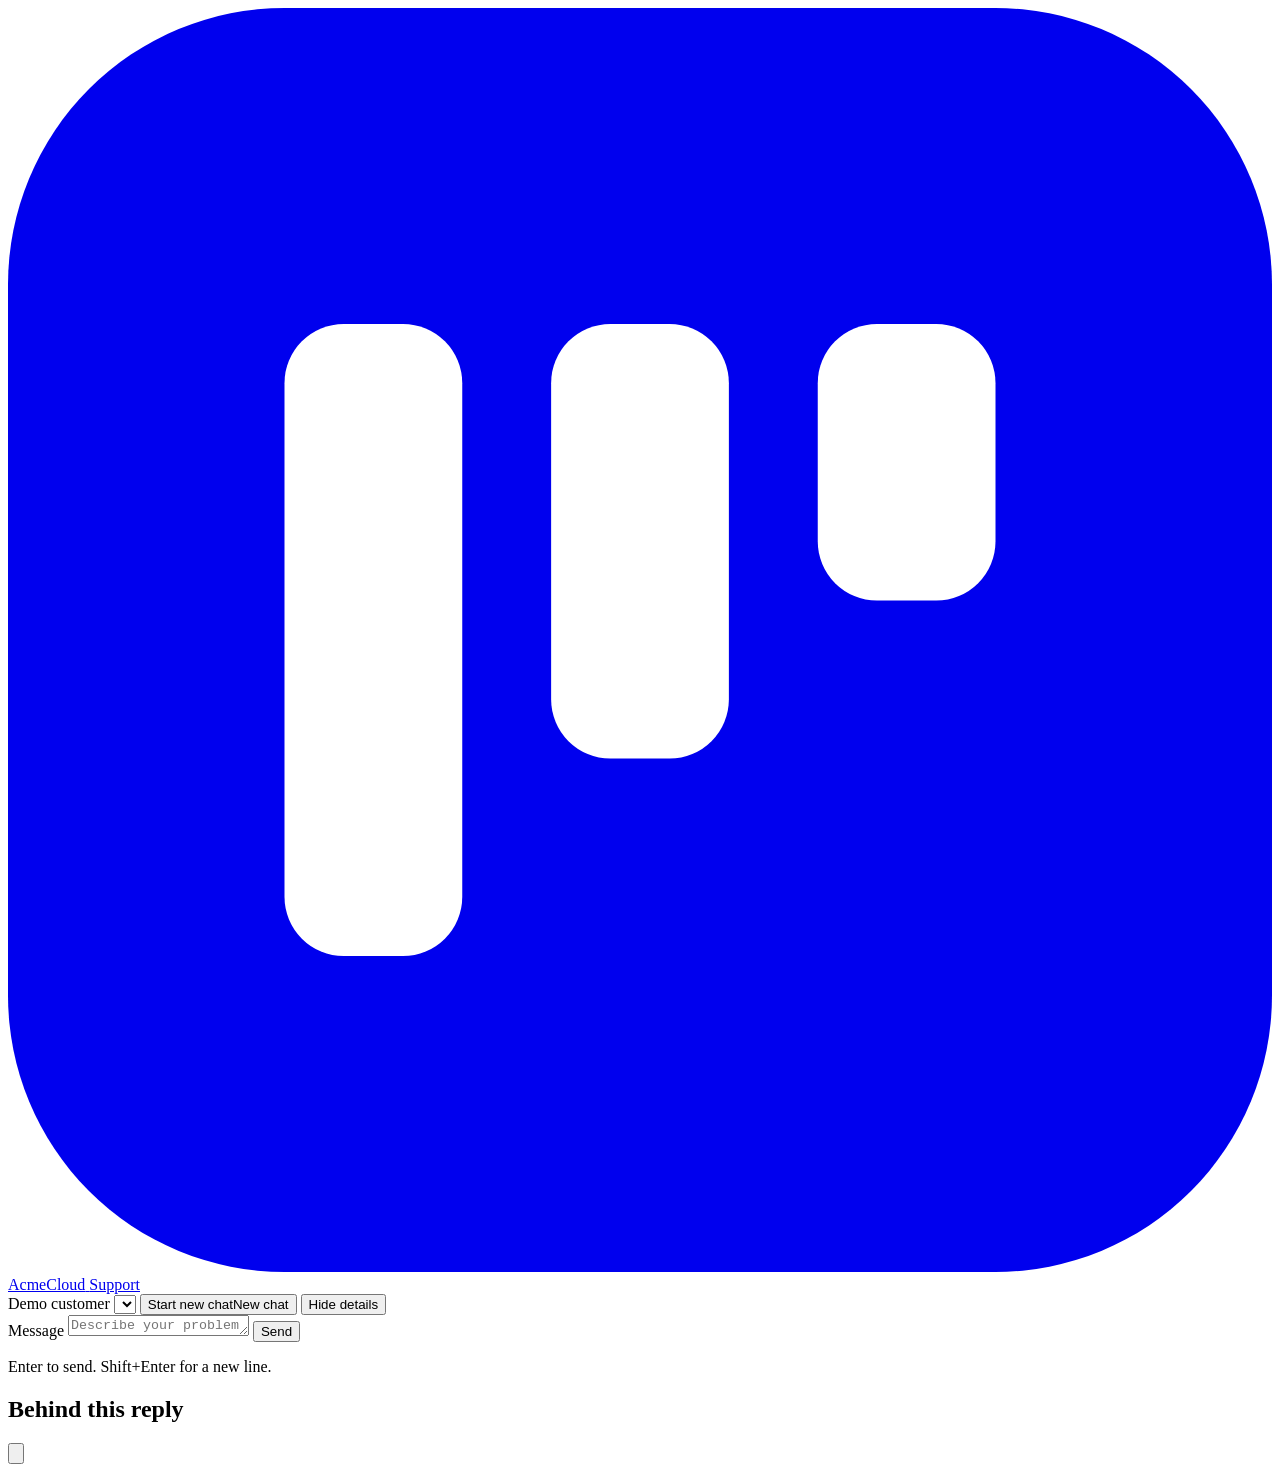
==== app/static/index.html @ cc55fc9c "Chat page; fix live failures: clean model text, cap tool rounds, block duplicate calls" ====
<!doctype html>
<html lang="en">
<head>
  <meta charset="utf-8">
  <meta name="viewport" content="width=device-width, initial-scale=1">
  <title>AcmeCloud Support</title>
  <link rel="icon" href="data:image/svg+xml,%3Csvg xmlns='http://www.w3.org/2000/svg' viewBox='0 0 32 32'%3E%3Crect width='32' height='32' rx='7' fill='%232346D8'/%3E%3Crect x='7' y='8' width='4.5' height='16' rx='1.5' fill='white'/%3E%3Crect x='13.75' y='8' width='4.5' height='11' rx='1.5' fill='white'/%3E%3Crect x='20.5' y='8' width='4.5' height='7' rx='1.5' fill='white'/%3E%3C/svg%3E">
  <link rel="stylesheet" href="/static/styles.css?v=1.4.2">
</head>
<body class="panel-open">
  <header class="topbar">
    <a class="brand" href="/" aria-label="AcmeCloud Support home">
      <svg class="brand-mark" viewBox="0 0 32 32" aria-hidden="true">
        <rect width="32" height="32" rx="7" fill="currentColor"/>
        <rect x="7" y="8" width="4.5" height="16" rx="1.5" fill="#fff"/>
        <rect x="13.75" y="8" width="4.5" height="11" rx="1.5" fill="#fff"/>
        <rect x="20.5" y="8" width="4.5" height="7" rx="1.5" fill="#fff"/>
      </svg>
      <span class="brand-name">AcmeCloud</span>
      <span class="brand-sub">Support</span>
    </a>
    <div class="topbar-actions">
      <label class="customer-picker" id="customer-wrap">
        <span class="customer-label">Demo customer</span>
        <select id="customer"></select>
      </label>
      <button id="new-chat" class="btn-quiet" type="button"><span class="label-long">Start new chat</span><span class="label-short">New chat</span></button>
      <button id="toggle-panel" class="btn-quiet" type="button" aria-controls="panel" aria-expanded="true">Hide details</button>
    </div>
  </header>

  <main class="layout">
    <section class="chat" aria-label="Conversation">
      <div id="log" class="log" role="log" aria-live="polite" aria-relevant="additions"></div>
      <div class="composer-wrap">
        <form id="composer" class="composer" autocomplete="off">
          <label for="input" class="sr-only">Message</label>
          <textarea id="input" rows="1" maxlength="4000" placeholder="Describe your problem or ask a question"></textarea>
          <button id="send" class="btn-send" type="submit">Send</button>
        </form>
        <p class="composer-hint">Enter to send. Shift+Enter for a new line.</p>
      </div>
    </section>

    <aside id="panel" class="panel" aria-labelledby="panel-title">
      <div class="panel-head">
        <h2 id="panel-title">Behind this reply</h2>
        <button id="close-panel" class="panel-close" type="button" aria-label="Close details">
          <svg viewBox="0 0 20 20" aria-hidden="true"><path d="M5 5l10 10M15 5L5 15" stroke="currentColor" stroke-width="1.6" stroke-linecap="round"/></svg>
        </button>
      </div>
      <div id="panel-body"></div>
    </aside>
  </main>

  <script src="/static/app.js?v=1.4.2" defer></script>
</body>
</html>
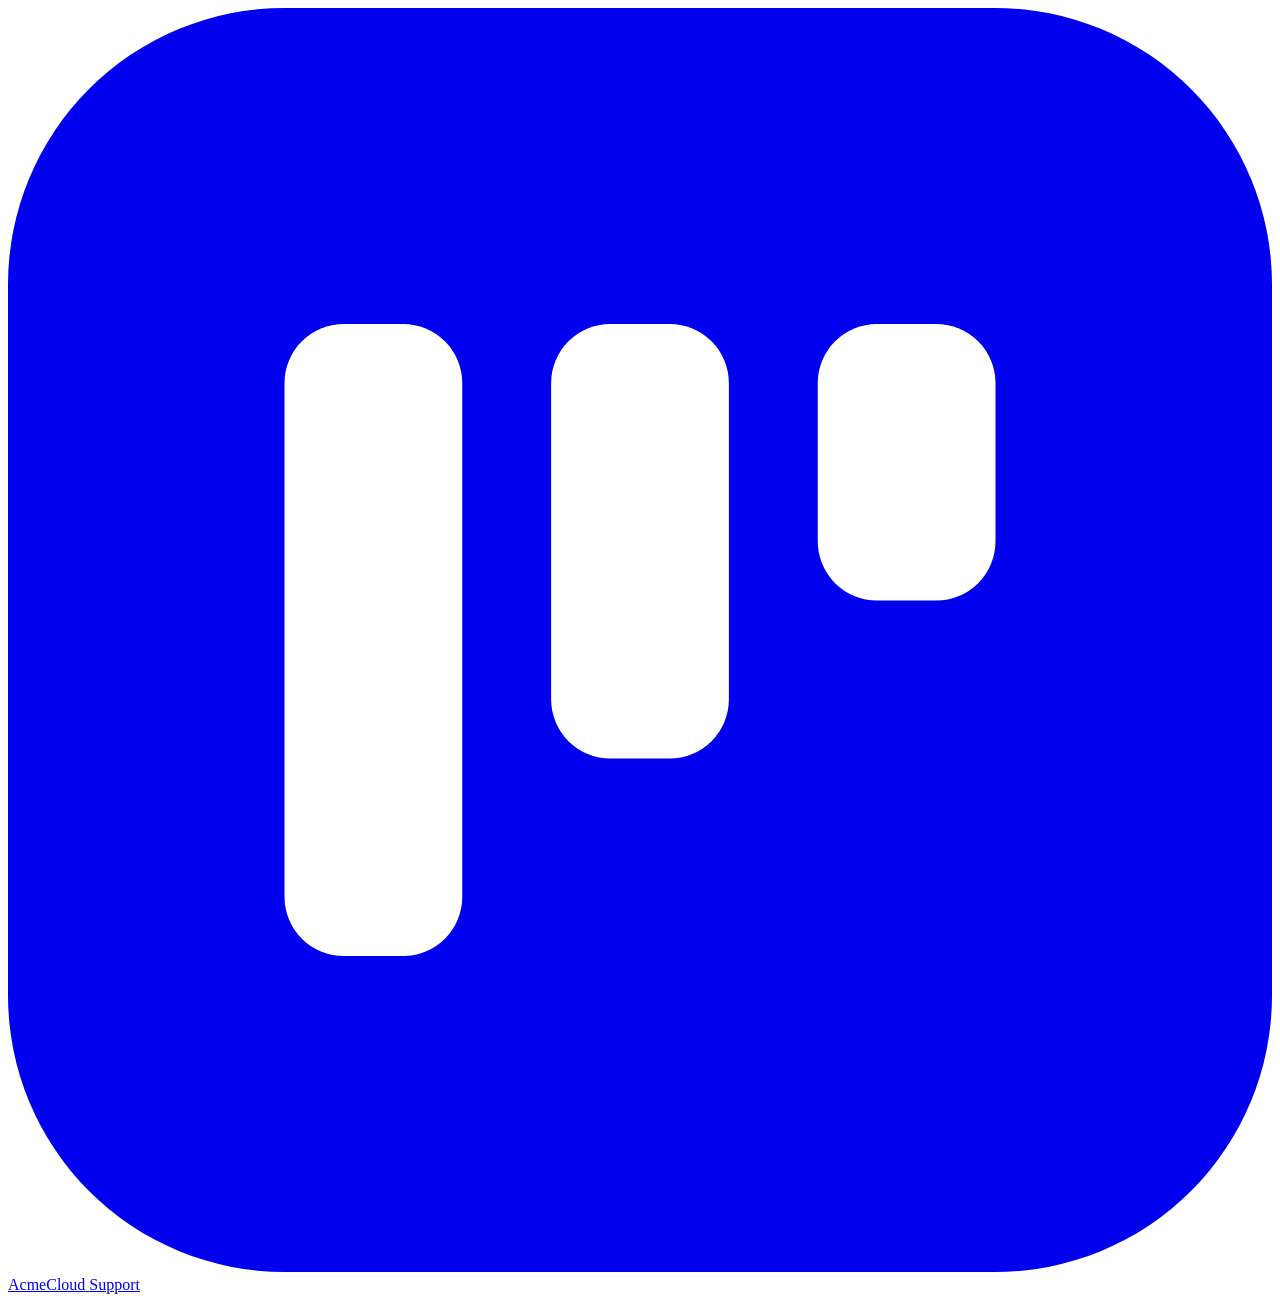
==== commit 6a8b2db7: "Customer sign-in and sign-up: hashed passwords, session tokens, lockout, sign-up limits" ====
--- a/app/static/index.html
+++ b/app/static/index.html
@@ -5,9 +5,9 @@
   <meta name="viewport" content="width=device-width, initial-scale=1">
   <title>AcmeCloud Support</title>
   <link rel="icon" href="data:image/svg+xml,%3Csvg xmlns='http://www.w3.org/2000/svg' viewBox='0 0 32 32'%3E%3Crect width='32' height='32' rx='7' fill='%232346D8'/%3E%3Crect x='7' y='8' width='4.5' height='16' rx='1.5' fill='white'/%3E%3Crect x='13.75' y='8' width='4.5' height='11' rx='1.5' fill='white'/%3E%3Crect x='20.5' y='8' width='4.5' height='7' rx='1.5' fill='white'/%3E%3C/svg%3E">
-  <link rel="stylesheet" href="/static/styles.css?v=1.4.2">
+  <link rel="stylesheet" href="/static/styles.css?v=1.6.0">
 </head>
-<body class="panel-open">
+<body class="panel-open is-loading">
   <header class="topbar">
     <a class="brand" href="/" aria-label="AcmeCloud Support home">
       <svg class="brand-mark" viewBox="0 0 32 32" aria-hidden="true">
@@ -19,17 +19,62 @@
       <span class="brand-name">AcmeCloud</span>
       <span class="brand-sub">Support</span>
     </a>
-    <div class="topbar-actions">
-      <label class="customer-picker" id="customer-wrap">
-        <span class="customer-label">Demo customer</span>
-        <select id="customer"></select>
-      </label>
+    <div class="topbar-actions" id="chat-actions" hidden>
+      <p class="signed-in"><span class="signed-in-label">Signed in as</span> <strong id="account-name"></strong></p>
       <button id="new-chat" class="btn-quiet" type="button"><span class="label-long">Start new chat</span><span class="label-short">New chat</span></button>
       <button id="toggle-panel" class="btn-quiet" type="button" aria-controls="panel" aria-expanded="true">Hide details</button>
+      <button id="sign-out" class="btn-quiet" type="button">Sign out</button>
     </div>
   </header>
 
-  <main class="layout">
+  <main id="login-view" class="login" hidden>
+    <div class="login-inner" id="signin-panel">
+      <h1 class="login-title">Sign in to get help</h1>
+      <p class="login-text">Use the email address on your AcmeCloud account.</p>
+      <p id="login-notice" class="login-notice" role="status" hidden></p>
+      <form id="login-form" class="login-form" novalidate>
+        <label for="email">Email</label>
+        <input id="email" name="email" type="email" autocomplete="username" spellcheck="false" required>
+        <p id="email-error" class="field-error" hidden></p>
+        <label for="password">Password</label>
+        <input id="password" name="password" type="password" autocomplete="current-password" required>
+        <p id="password-error" class="field-error" hidden></p>
+        <p id="login-error" class="form-error" role="alert" hidden></p>
+        <button id="login-submit" class="btn-primary" type="submit">Sign in</button>
+      </form>
+      <p class="switch-line" id="to-signup-line" hidden>New to AcmeCloud? <button id="to-signup" class="link-button" type="button">Create an account</button></p>
+      <section id="demo-accounts" class="demo-accounts" aria-labelledby="demo-title" hidden>
+        <h2 id="demo-title">Demo accounts</h2>
+        <p class="demo-text">Both use the password <code id="demo-password"></code>.</p>
+        <div id="demo-list" class="demo-list"></div>
+      </section>
+    </div>
+
+    <div class="login-inner" id="signup-panel" hidden>
+      <h1 class="login-title">Create your account</h1>
+      <p class="login-text">You'll be signed in straight away and can start chatting with support.</p>
+      <form id="signup-form" class="login-form" novalidate>
+        <label for="su-name">Full name</label>
+        <input id="su-name" name="name" type="text" autocomplete="name" maxlength="100" required>
+        <p id="su-name-error" class="field-error" hidden></p>
+        <label for="su-email">Email</label>
+        <input id="su-email" name="email" type="email" autocomplete="email" spellcheck="false" maxlength="254" required>
+        <p id="su-email-error" class="field-error" hidden></p>
+        <label for="su-password">Password</label>
+        <input id="su-password" name="password" type="password" autocomplete="new-password" aria-describedby="su-password-hint" required>
+        <p id="su-password-hint" class="field-hint">At least 8 characters. Avoid common passwords.</p>
+        <p id="su-password-error" class="field-error" hidden></p>
+        <label for="su-confirm">Repeat password</label>
+        <input id="su-confirm" name="confirm" type="password" autocomplete="new-password" required>
+        <p id="su-confirm-error" class="field-error" hidden></p>
+        <p id="signup-error" class="form-error" role="alert" hidden></p>
+        <button id="signup-submit" class="btn-primary" type="submit">Create account</button>
+      </form>
+      <p class="switch-line">Already have an account? <button id="to-signin" class="link-button" type="button">Sign in</button></p>
+    </div>
+  </main>
+
+  <main id="chat-view" class="layout" hidden>
     <section class="chat" aria-label="Conversation">
       <div id="log" class="log" role="log" aria-live="polite" aria-relevant="additions"></div>
       <div class="composer-wrap">
@@ -53,6 +98,6 @@
     </aside>
   </main>
 
-  <script src="/static/app.js?v=1.4.2" defer></script>
+  <script src="/static/app.js?v=1.6.0" defer></script>
 </body>
 </html>
